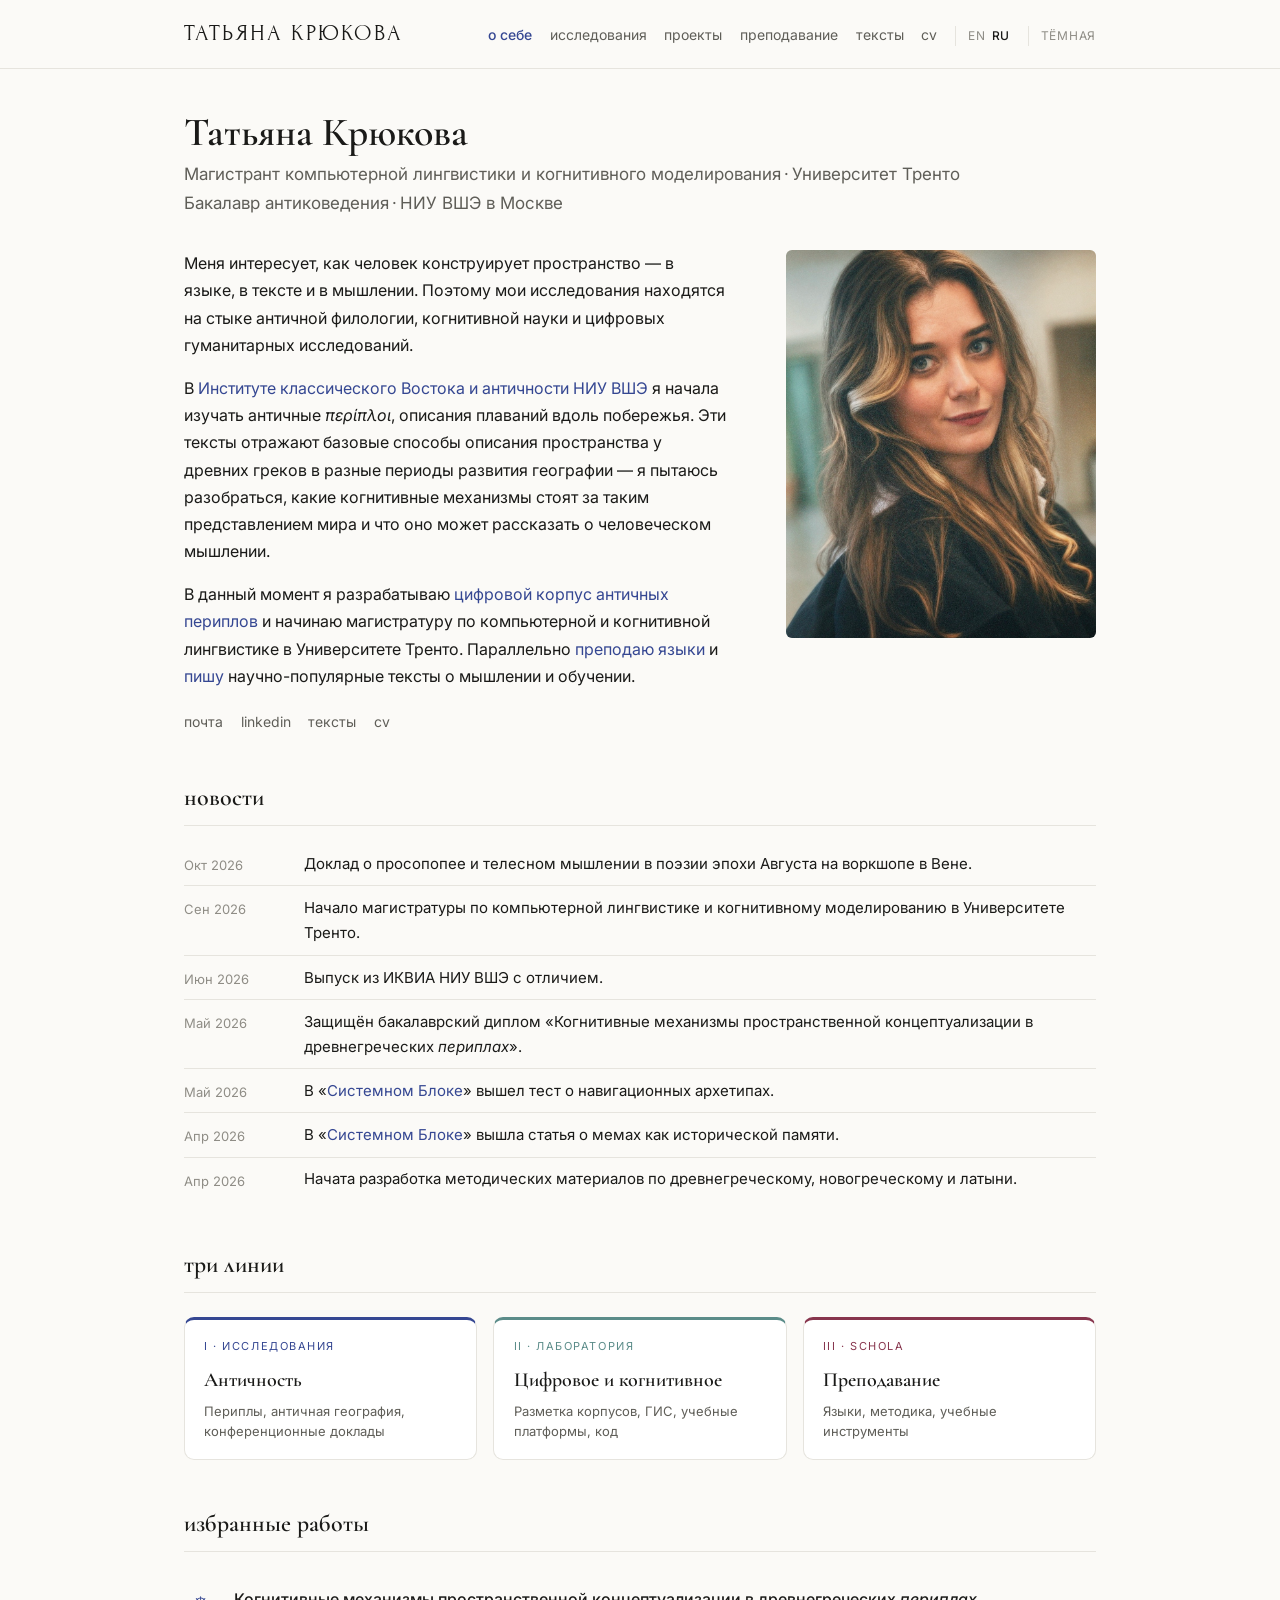
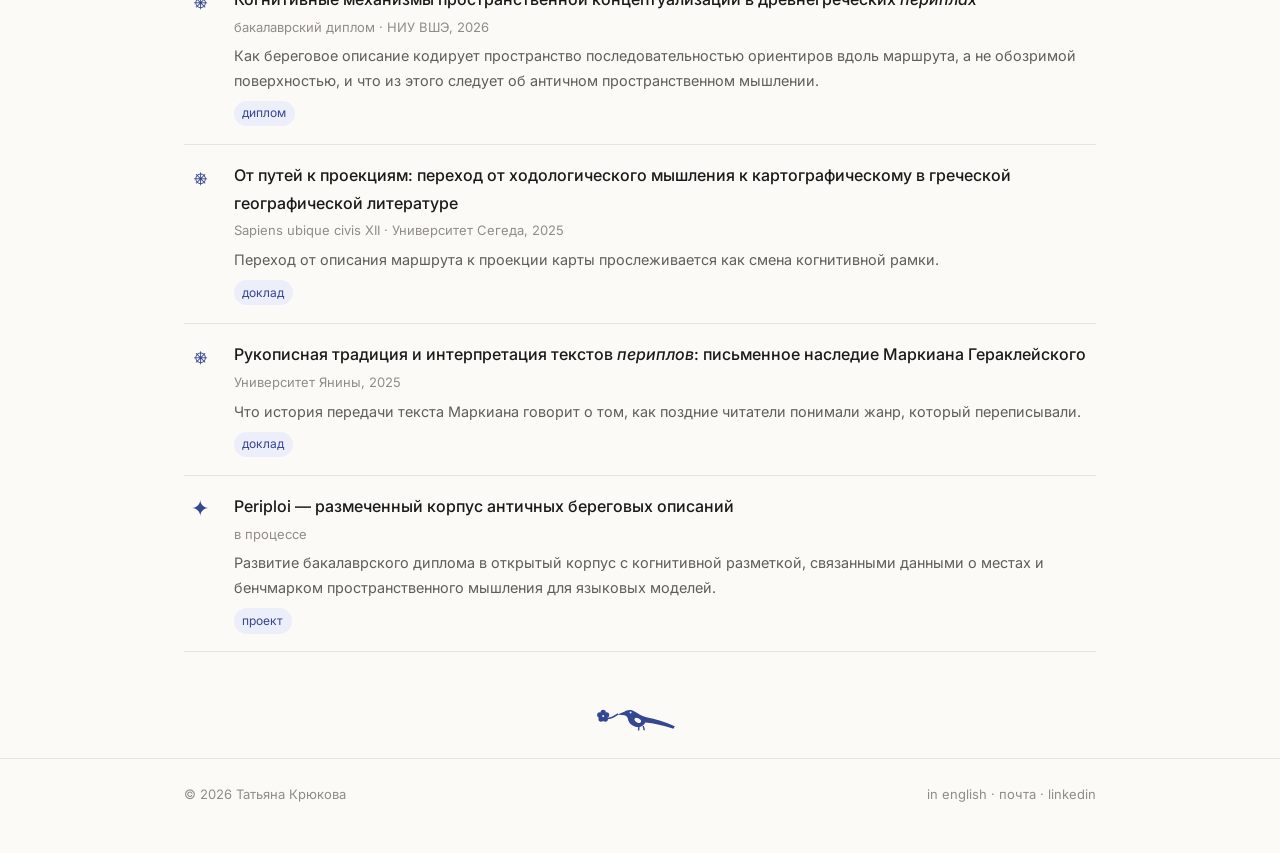
==== ru/index.html @ 19f5e006 "Update index.html" ====
<!DOCTYPE html>
<html lang="ru">
<head>
<meta charset="utf-8">
<meta name="viewport" content="width=device-width, initial-scale=1">
<title>Татьяна Крюкова – познание, берега и код</title>
<meta name="description" content="Антиковед и компьютерный лингвист. Периплы, пространственное мышление в античной географической литературе, цифровые методы и преподавание языков.">
<link rel="alternate" hreflang="en" href="../index.html">
<link rel="alternate" hreflang="ru" href="index.html">
<link rel="preconnect" href="https://fonts.googleapis.com">
<link rel="preconnect" href="https://fonts.gstatic.com" crossorigin>
<link href="https://fonts.googleapis.com/css2?family=Cormorant+Garamond:wght@400;500;600&family=Forum&family=Inter:wght@400;500&display=swap" rel="stylesheet">
<link rel="stylesheet" href="../assets/css/style.css">
<script src="../assets/js/theme.js"></script>
</head>
<body class="branch-research">

<header class="site-head">
  <div class="wrap">
    <a class="brand" href="index.html">ТАТЬЯНА КРЮКОВА</a>
    <nav class="nav">
      <a class="here" href="index.html">о себе</a>
      <a href="research.html">исследования</a>
      <a href="projects.html">проекты</a>
      <a href="teaching.html">преподавание</a>
      <a href="blog.html">тексты</a>
      <a href="cv.html">cv</a>
      <span class="lang"><a href="../index.html" hreflang="en">en</a><a class="on" href="index.html">ru</a></span>
      <button class="theme" type="button" data-theme-toggle></button>
    </nav>
  </div>
</header>

<main class="wrap">

  <h1>Татьяна Крюкова</h1>
  <p class="lede">Магистрант компьютерной лингвистики и когнитивного моделирования&thinsp;·&thinsp;Университет Тренто<br>
  Бакалавр антиковедения&thinsp;·&thinsp;НИУ ВШЭ в Москве</p>

  <div class="intro">
    <div>
      <p>Меня интересует, как человек конструирует пространство — в языке, в тексте и в мышлении. Поэтому мои исследования находятся на стыке античной филологии, когнитивной науки и цифровых гуманитарных исследований.</p>
      <p>В <a href="https://iocs.hse.ru/">Институте классического Востока и античности</a> <a href="https://www.hse.ru/">НИУ ВШЭ</a> я начала изучать античные <em>περίπλοι</em>, описания плаваний вдоль побережья. Эти тексты отражают базовые способы описания пространства у древних греков в разные периоды развития географии — я пытаюсь разобраться, какие когнитивные механизмы стоят за таким представлением мира и что оно может рассказать о человеческом мышлении.</p>
      <p>В данный момент я разрабатываю <a href="projects.html">цифровой корпус античных периплов</a> и начинаю магистратуру по компьютерной и когнитивной лингвистике в Университете Тренто. Параллельно <a href="teaching.html">преподаю языки</a> и <a href="blog.html">пишу</a> научно-популярные тексты о мышлении и обучении.</p>
      <div class="links">
        <a href="mailto:ich@takovaya.ru">почта</a>
        <a href="https://www.linkedin.com/in/tatiana-kriukova-4731b1351/">linkedin</a>
        <a href="blog.html">тексты</a>
        <a href="cv.html">cv</a>
      </div>
    </div>
    <img class="portrait" src="../assets/img/portrait.jpg" alt="Портрет Татьяны Крюковой">
  </div>

  <h2>новости</h2>
  <ul class="news">
    <li><time>Окт 2026</time><span>Доклад о просопопее и телесном мышлении в поэзии эпохи Августа на воркшопе в Вене.</span></li>
    <li><time>Сен 2026</time><span>Начало магистратуры по компьютерной лингвистике и когнитивному моделированию в Университете Тренто.</span></li>
    <li><time>Июн 2026</time><span>Выпуск из ИКВИА НИУ ВШЭ с отличием.</span></li>
    <li><time>Май 2026</time><span>Защищён бакалаврский диплом «Когнитивные механизмы пространственной концептуализации в древнегреческих <em>периплах</em>».</span></li>
    <li><time>Май 2026</time><span>В «<a href="https://sysblok.ru/test/test-vy-orientiruetes-v-prostranstve-kak-odissej-ili-kak-jandeks-karty/">Системном Блоке</a>» вышел тест о навигационных архетипах.</span></li>
    <li><time>Апр 2026</time><span>В «<a href="https://sysblok.ru/history/memory-pochemu-memy-jeto-tozhe-istoricheskaja-pamjat/">Системном Блоке</a>» вышла статья о мемах как исторической памяти.</span></li>
    <li><time>Апр 2026</time><span>Начата разработка методических материалов по древнегреческому, новогреческому и латыни.</span></li>
  </ul>

  <h2>три линии</h2>
  <div class="branches">
    <a class="branch b-research" href="research.html">
      <div class="k">I · исследования</div>
      <div class="t">Античность</div>
      <div class="d">Периплы, античная география, конференционные доклады</div>
    </a>
    <a class="branch b-lab" href="projects.html">
      <div class="k">II · лаборатория</div>
      <div class="t">Цифровое и когнитивное</div>
      <div class="d">Разметка корпусов, ГИС, учебные платформы, код</div>
    </a>
    <a class="branch b-schola" href="teaching.html">
      <div class="k">III · schola</div>
      <div class="t">Преподавание</div>
      <div class="d">Языки, методика, учебные инструменты</div>
    </a>
  </div>

  <h2>избранные работы</h2>

  <div class="entry">
    <div class="thumb" aria-hidden="true">⎈</div>
    <div>
      <p class="t">Когнитивные механизмы пространственной концептуализации в древнегреческих <em>периплах</em></p>
      <p class="m">бакалаврский диплом · НИУ ВШЭ, 2026</p>
      <p class="s">Как береговое описание кодирует пространство последовательностью ориентиров вдоль маршрута, а не обозримой поверхностью, и что из этого следует об античном пространственном мышлении.</p>
      <div class="tags"><span class="tag">диплом</span></div>
    </div>
  </div>

  <div class="entry">
    <div class="thumb" aria-hidden="true">⎈</div>
    <div>
      <p class="t">От путей к проекциям: переход от ходологического мышления к картографическому в греческой географической литературе</p>
      <p class="m">Sapiens ubique civis XII · Университет Сегеда, 2025</p>
      <p class="s">Переход от описания маршрута к проекции карты прослеживается как смена когнитивной рамки.</p>
      <div class="tags"><span class="tag">доклад</span></div>
    </div>
  </div>

  <div class="entry">
    <div class="thumb" aria-hidden="true">⎈</div>
    <div>
      <p class="t">Рукописная традиция и интерпретация текстов <em>периплов</em>: письменное наследие Маркиана Гераклейского</p>
      <p class="m">Университет Янины, 2025</p>
      <p class="s">Что история передачи текста Маркиана говорит о том, как поздние читатели понимали жанр, который переписывали.</p>
      <div class="tags"><span class="tag">доклад</span></div>
    </div>
  </div>

  <div class="entry">
    <div class="thumb" aria-hidden="true">✦</div>
    <div>
      <p class="t">Periploi — размеченный корпус античных береговых описаний</p>
      <p class="m">в процессе</p>
      <p class="s">Развитие бакалаврского диплома в открытый корпус с когнитивной разметкой, связанными данными о местах и бенчмарком пространственного мышления для языковых моделей.</p>
      <div class="tags"><span class="tag">проект</span></div>
    </div>
  </div>

  <div class="rule" aria-hidden="true"></div>

</main>

<footer class="site-foot">
  <div class="wrap">
    <span>© 2026 Татьяна Крюкова</span>
    <span><a href="../index.html">in english</a> · <a href="mailto:ich@takovaya.ru">почта</a> · <a href="https://www.linkedin.com/in/tatiana-kriukova-4731b1351/">linkedin</a></span>
  </div>
</footer>

</body>
</html>
---- assets/css/style.css ----
:root {
  --c-academia: #354792;
  --c-digital:  #5b8c89;
  --c-teaching: #87354d;
  --c-soft:     #8285b8;

  --paper: #fbfaf7;
  --card:  #ffffff;
  --ink:   #1a1a18;
  --ink-2: #5f5e58;
  --ink-3: #8f8d86;
  --rule:  #e6e4de;
  --tint:  #f1efe9;

  --accent:    var(--c-academia);
  --accent-bg: #eceefa;

  --measure: 60rem;
  --measure-text: 44rem;
  --font-display: "Cormorant Garamond", Georgia, serif;
  --font-brand: "Forum", "Cormorant Garamond", Georgia, serif;
  --font-body: "Inter", -apple-system, BlinkMacSystemFont, "Segoe UI", sans-serif;
}

body.branch-research { --accent: var(--c-academia); --accent-bg: #eceefa; }
body.branch-lab      { --accent: var(--c-digital);  --accent-bg: #e9f2f1; }
body.branch-schola   { --accent: var(--c-teaching); --accent-bg: #f7eaee; }
body.branch-writing  { --accent: var(--c-soft);     --accent-bg: #eeeef7; }

:root[data-theme="dark"] {
  --paper: #16161a;
  --card:  #1e1e23;
  --ink:   #eceae4;
  --ink-2: #a9a7a0;
  --ink-3: #7c7a74;
  --rule:  #2f2f36;
  --tint:  #24242b;

  --c-academia: #8f9ce0;
  --c-digital:  #7fc0bb;
  --c-teaching: #d98ba3;
  --c-soft:     #a8abd8;
  --accent-bg:  #24242e;
}
:root[data-theme="dark"] body.branch-research { --accent-bg: #202436; }
:root[data-theme="dark"] body.branch-lab      { --accent-bg: #1c2a29; }
:root[data-theme="dark"] body.branch-schola   { --accent-bg: #2e1f26; }
:root[data-theme="dark"] body.branch-writing  { --accent-bg: #232430; }

*, *::before, *::after { box-sizing: border-box; }

body {
  margin: 0;
  background: var(--paper);
  color: var(--ink);
  font-family: var(--font-body);
  font-size: 16px;
  line-height: 1.7;
  -webkit-font-smoothing: antialiased;
}

.wrap { max-width: var(--measure); margin: 0 auto; padding: 0 1.5rem; }

a { color: var(--accent); text-decoration: none; border-bottom: 1px solid transparent; }
a:hover { border-bottom-color: var(--accent); }

.site-head {
  border-bottom: 1px solid var(--rule);
  padding: 1.25rem 0;
  margin-bottom: 2.5rem;
}
.site-head .wrap {
  display: flex; flex-wrap: wrap; gap: 0.75rem 1.5rem;
  align-items: baseline; justify-content: space-between;
}
.brand {
  font-family: var(--font-brand);
  font-size: 1.45rem; font-weight: 400;
  letter-spacing: 0.09em; line-height: 1.2;
  color: var(--ink); border: 0;
}
.brand:hover { border: 0; color: var(--accent); }

.nav { display: flex; flex-wrap: wrap; align-items: baseline; gap: 1.1rem; font-size: 0.875rem; }
.nav a { color: var(--ink-2); border: 0; }
.nav a:hover { color: var(--accent); }
.nav a.here { color: var(--accent); font-weight: 500; }

.lang { display: inline-flex; gap: 0.4rem; align-items: baseline; padding-left: 0.75rem; border-left: 1px solid var(--rule); font-size: 0.75rem; letter-spacing: 0.06em; }
.lang a { color: var(--ink-3); border: 0; text-transform: uppercase; }
.lang a:hover { color: var(--accent); }
.lang a.on { color: var(--ink); font-weight: 500; }

.theme {
  font: inherit; font-size: 0.75rem; letter-spacing: 0.06em; text-transform: uppercase;
  color: var(--ink-3); background: none; border: 0; padding: 0 0 0 0.75rem;
  border-left: 1px solid var(--rule); cursor: pointer; line-height: inherit;
}
.theme:hover { color: var(--accent); }
.theme:focus-visible { outline: 2px solid var(--accent); outline-offset: 3px; border-radius: 2px; }

h1 {
  font-family: var(--font-display);
  font-size: 2.5rem; font-weight: 600; line-height: 1.15;
  margin: 0 0 0.35rem;
}
h2 {
  font-family: var(--font-display);
  font-size: 1.5rem; font-weight: 600;
  margin: 2.75rem 0 1rem;
  padding-bottom: 0.4rem;
  border-bottom: 1px solid var(--rule);
}
h3 { font-size: 1.0625rem; font-weight: 500; margin: 1.75rem 0 0.4rem; }
.lede { color: var(--ink-2); font-size: 1.0625rem; margin: 0 0 2rem; }
.small { font-size: 0.8125rem; color: var(--ink-3); }
p { margin: 0 0 1rem; }

main > p, main > blockquote, main > ul:not(.news) { max-width: var(--measure-text); }
main > p.lede { max-width: none; }
.intro > div > p { max-width: 34rem; }

.intro { display: grid; grid-template-columns: minmax(0,1fr) 310px; gap: 2.5rem; align-items: start; }
.portrait {
  width: 310px; aspect-ratio: 4/5; object-fit: cover;
  border-radius: 6px; background: var(--tint); display: block;
}
.links { display: flex; flex-wrap: wrap; gap: 0.5rem 1.1rem; font-size: 0.875rem; margin-top: 1.25rem; }
.links a { color: var(--ink-2); border: 0; }
.links a:hover { color: var(--accent); }

.news { list-style: none; padding: 0; margin: 0; font-size: 0.9375rem; }
.news li { display: grid; grid-template-columns: 6.5rem minmax(0,1fr); gap: 1rem; padding: 0.55rem 0; border-bottom: 1px solid var(--rule); }
.news li:last-child { border-bottom: 0; }
.news time { color: var(--ink-3); font-size: 0.8125rem; padding-top: 0.2rem; }

.branches { display: grid; grid-template-columns: repeat(auto-fit, minmax(180px,1fr)); gap: 1rem; margin: 1.5rem 0 0; }
.branch {
  display: block; padding: 1.1rem 1.2rem; border-radius: 10px;
  border: 1px solid var(--rule); border-top: 3px solid var(--bc);
  background: var(--card); color: var(--ink);
}
.branch:hover { border-color: var(--bc); border-top-color: var(--bc); }
.branch .k { font-size: 0.6875rem; letter-spacing: 0.14em; text-transform: uppercase; color: var(--bc); }
.branch .t { font-family: var(--font-display); font-size: 1.25rem; font-weight: 600; margin: 0.4rem 0 0.3rem; }
.branch .d { font-size: 0.8125rem; color: var(--ink-2); line-height: 1.55; }
.b-research { --bc: var(--c-academia); }
.b-lab      { --bc: var(--c-digital); }
.b-schola   { --bc: var(--c-teaching); }

.entry { display: grid; grid-template-columns: 2rem minmax(0,1fr); gap: 1.1rem; padding: 1.1rem 0; border-bottom: 1px solid var(--rule); }
.entry:last-child { border-bottom: 0; }
.thumb {
  width: 2rem; height: 2rem;
  display: flex; align-items: center; justify-content: center;
  font-family: var(--font-display); font-size: 1.4rem; line-height: 1;
  color: var(--accent); user-select: none;
}
.entry .t { font-weight: 500; margin: 0 0 0.15rem; }
.entry .m { font-size: 0.8125rem; color: var(--ink-3); margin: 0 0 0.4rem; }
.entry .s { font-size: 0.9rem; color: var(--ink-2); margin: 0; }
.tags { display: flex; flex-wrap: wrap; gap: 0.4rem; margin-top: 0.5rem; }
.tags.loose { margin-top: 1.25rem; }
.tag {
  font-size: 0.75rem; padding: 0.15rem 0.55rem; border-radius: 999px;
  background: var(--accent-bg); color: var(--accent); border: 0;
}
a.tag:hover { border: 0; opacity: 0.75; }

.note {
  background: var(--accent-bg); border-radius: 10px;
  padding: 1.1rem 1.25rem; margin: 1.5rem 0; font-size: 0.9375rem;
}
.note strong { font-weight: 500; }

blockquote {
  margin: 1.5rem 0; padding: 0.25rem 0 0.25rem 1.1rem;
  border-left: 2px solid var(--c-soft);
  color: var(--ink-2); font-family: var(--font-display); font-size: 1.15rem;
}

.rule { height: 30px; margin: 3.25rem auto 0; }
@supports ((-webkit-mask-image: url("../img/ornament.svg")) or (mask-image: url("../img/ornament.svg"))) {
  .rule {
    width: 96px;
    background-color: var(--accent);
    -webkit-mask: url("../img/ornament.svg") no-repeat center / contain;
    mask: url("../img/ornament.svg") no-repeat center / contain;
  }
}

.site-foot {
  margin-top: 1.5rem; padding: 1.5rem 0 3rem;
  border-top: 1px solid var(--rule);
  font-size: 0.8125rem; color: var(--ink-3);
}
.site-foot .wrap {
  display: flex; flex-wrap: wrap; gap: 0.5rem 1.25rem; justify-content: space-between;
}
.site-foot a { color: var(--ink-3); }

@media (max-width: 640px) {
  h1 { font-size: 2rem; }
  .intro { grid-template-columns: 1fr; }
  .portrait { width: 100%; max-width: 280px; }
  .news li { grid-template-columns: 1fr; gap: 0.15rem; padding: 0.7rem 0; }
  .entry { grid-template-columns: 1.6rem minmax(0,1fr); gap: 0.85rem; }
  .thumb { width: 1.6rem; height: 1.6rem; font-size: 1.2rem; }
}
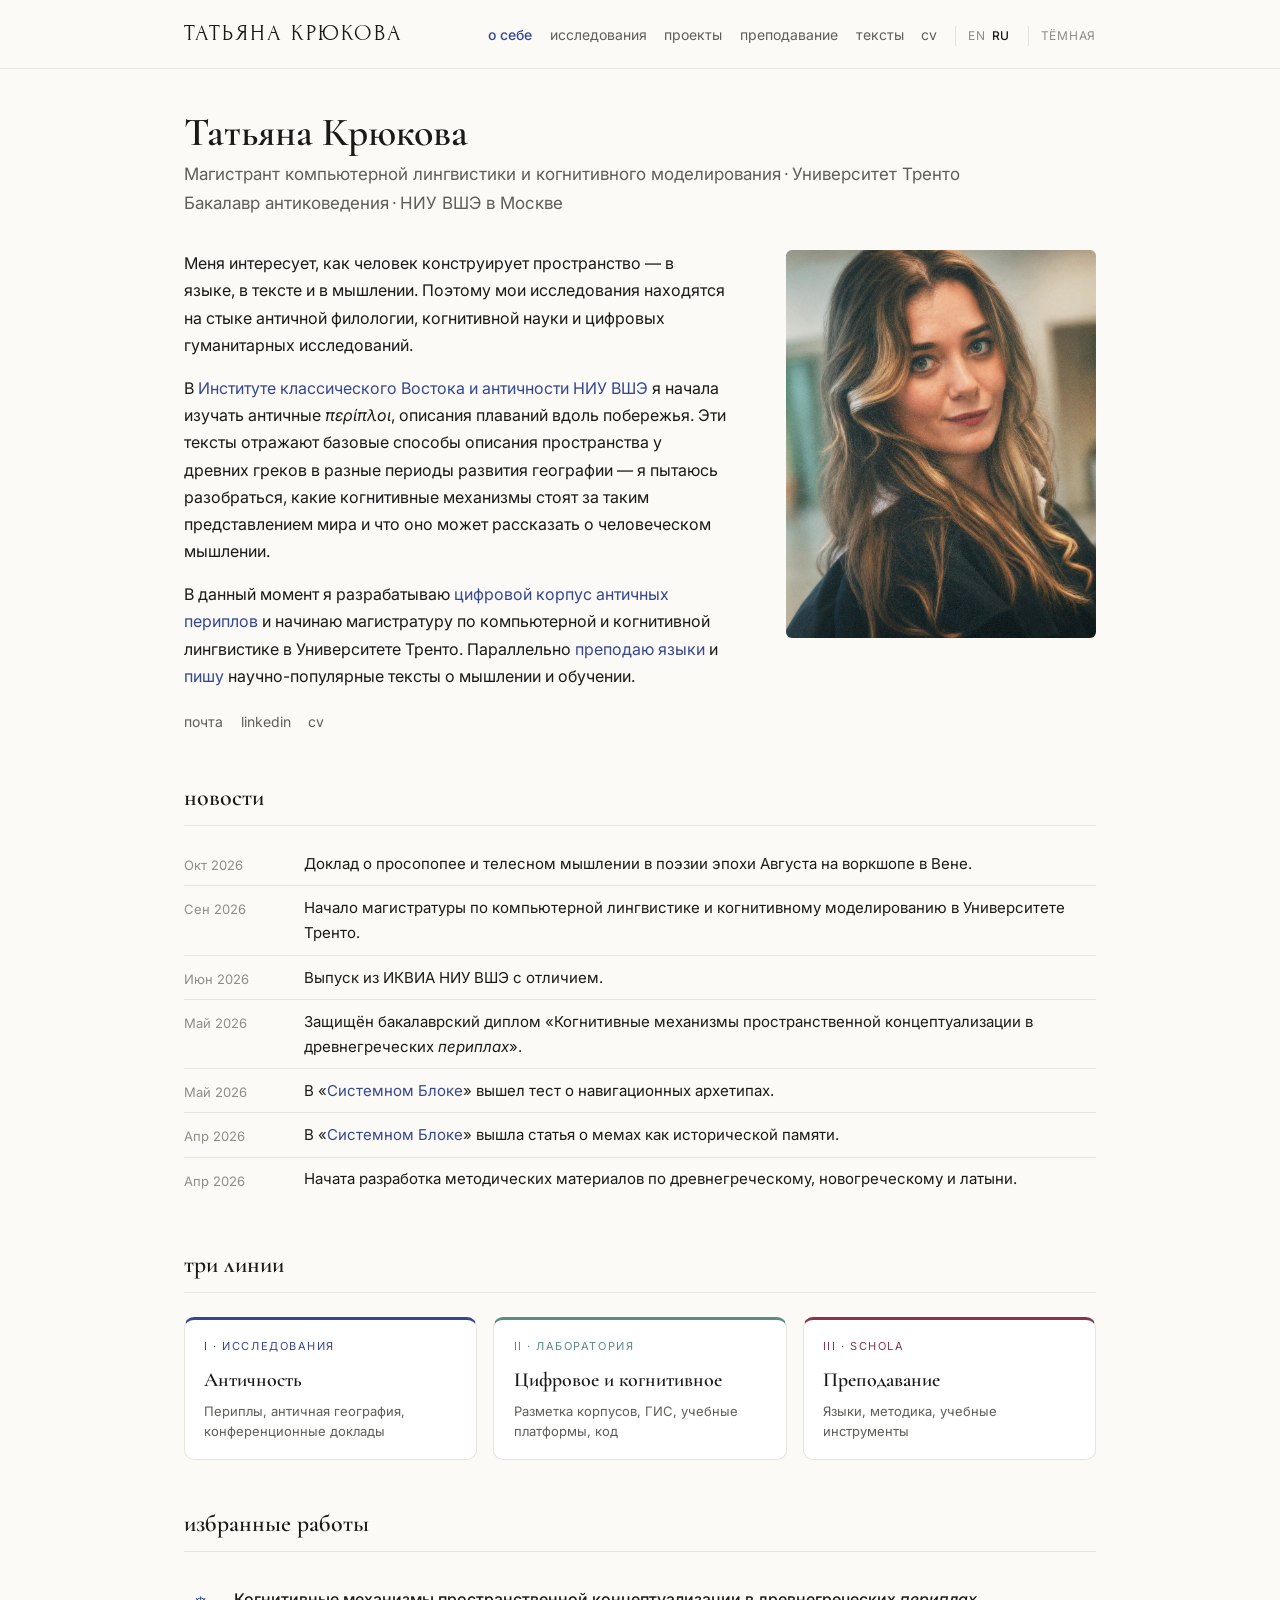
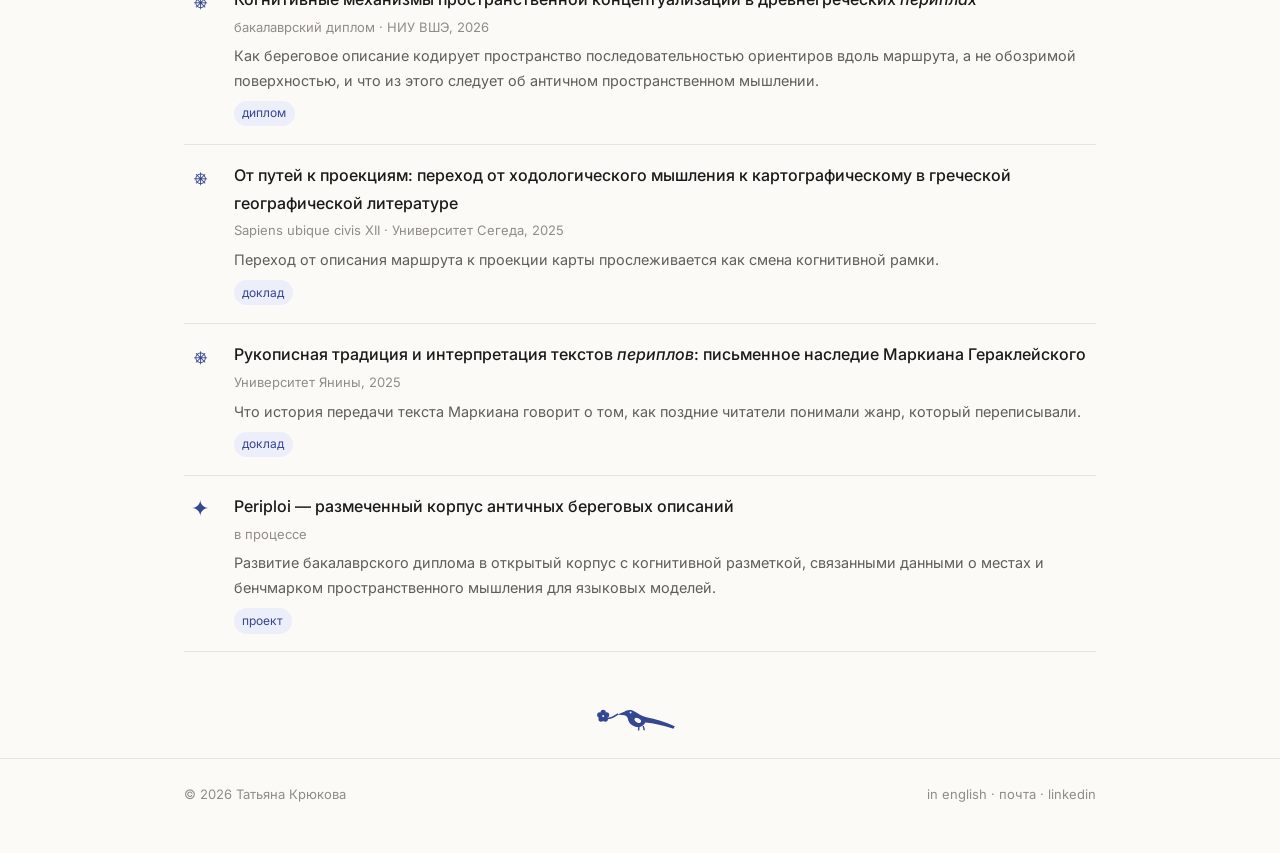
==== commit 78a77ee7: "Update index.html" ====
--- a/ru/index.html
+++ b/ru/index.html
@@ -45,7 +45,6 @@
       <div class="links">
         <a href="mailto:ich@takovaya.ru">почта</a>
         <a href="https://www.linkedin.com/in/tatiana-kriukova-4731b1351/">linkedin</a>
-        <a href="blog.html">тексты</a>
         <a href="cv.html">cv</a>
       </div>
     </div>
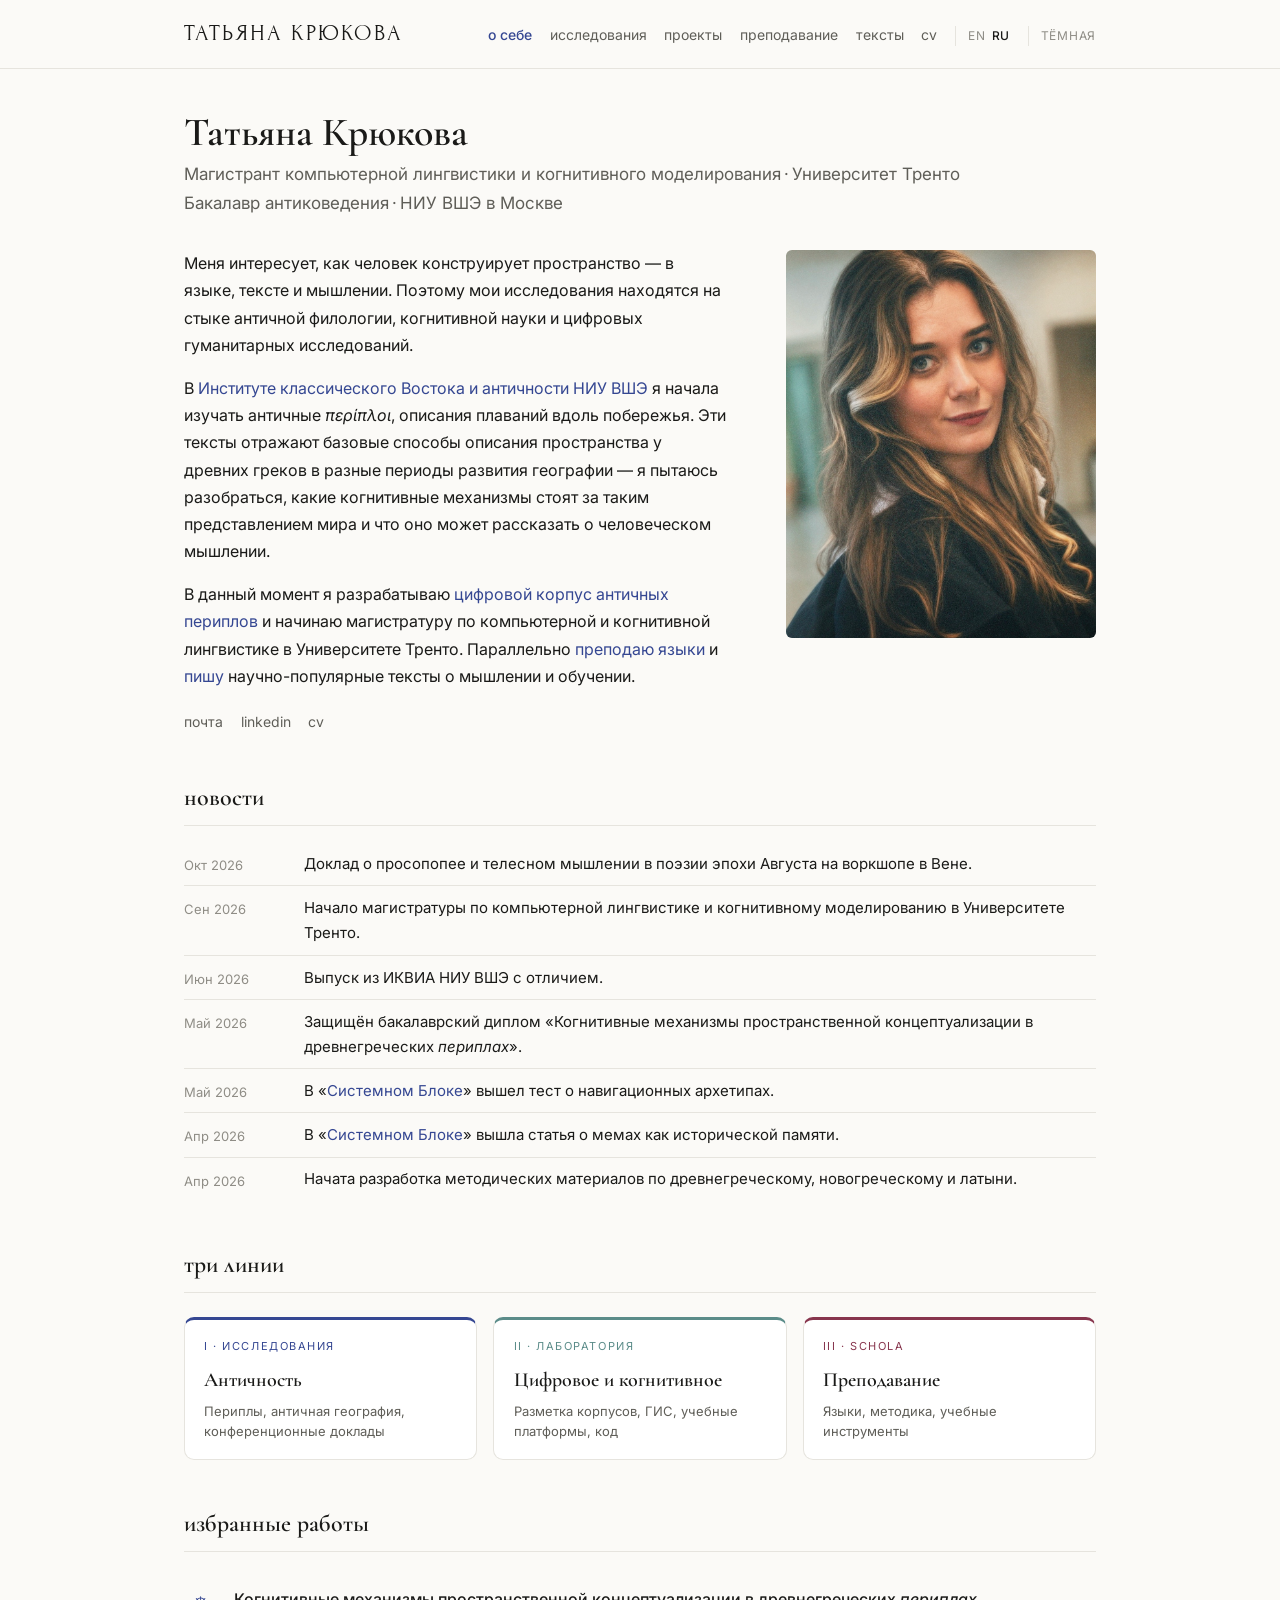
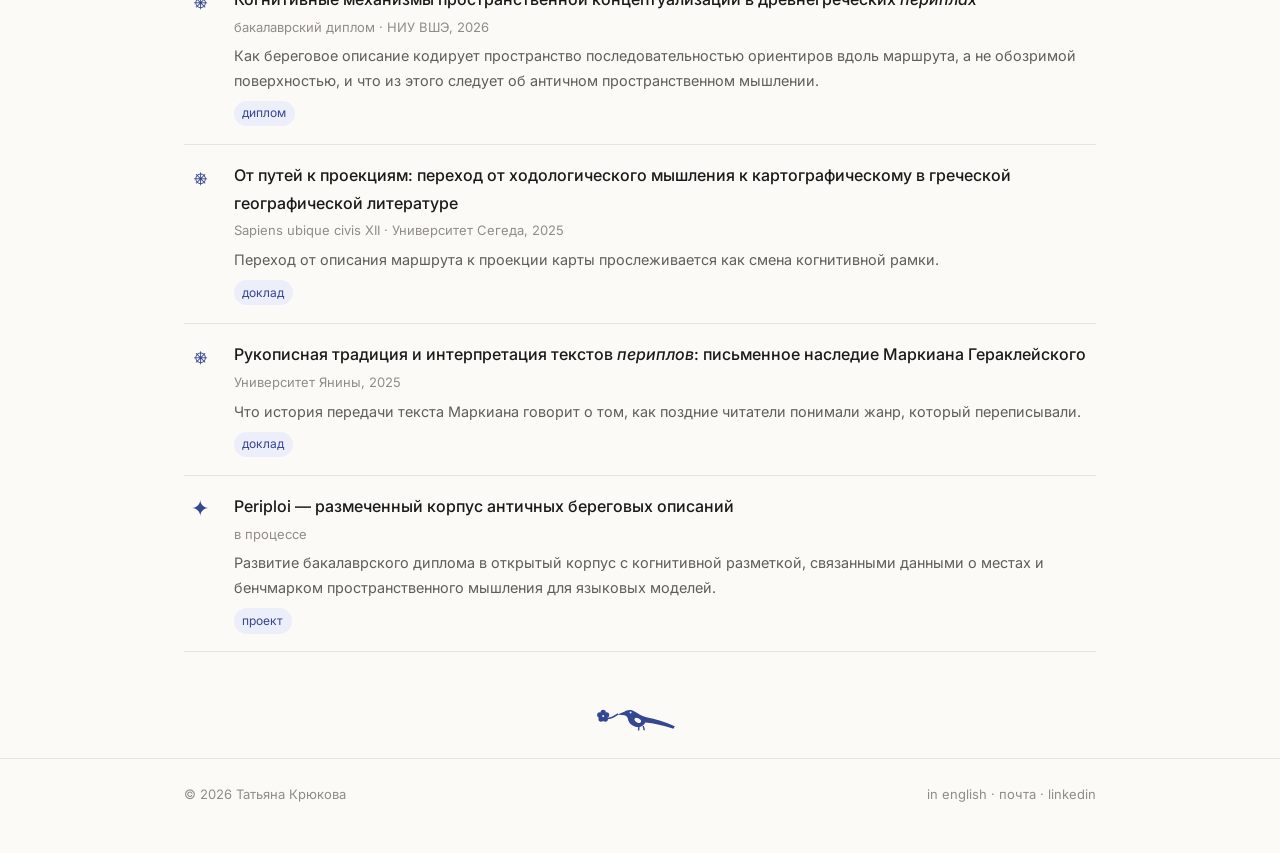
==== commit 3b9e19b5: "Update index.html" ====
--- a/ru/index.html
+++ b/ru/index.html
@@ -5,6 +5,7 @@
 <meta name="viewport" content="width=device-width, initial-scale=1">
 <title>Татьяна Крюкова – познание, берега и код</title>
 <meta name="description" content="Антиковед и компьютерный лингвист. Периплы, пространственное мышление в античной географической литературе, цифровые методы и преподавание языков.">
+<link rel="canonical" href="https://takovaya.github.io/ru/">
 <link rel="alternate" hreflang="en" href="../index.html">
 <link rel="alternate" hreflang="ru" href="index.html">
 <link rel="preconnect" href="https://fonts.googleapis.com">
@@ -39,7 +40,7 @@
 
   <div class="intro">
     <div>
-      <p>Меня интересует, как человек конструирует пространство — в языке, в тексте и в мышлении. Поэтому мои исследования находятся на стыке античной филологии, когнитивной науки и цифровых гуманитарных исследований.</p>
+      <p>Меня интересует, как человек конструирует пространство — в языке, тексте и мышлении. Поэтому мои исследования находятся на стыке античной филологии, когнитивной науки и цифровых гуманитарных исследований.</p>
       <p>В <a href="https://iocs.hse.ru/">Институте классического Востока и античности</a> <a href="https://www.hse.ru/">НИУ ВШЭ</a> я начала изучать античные <em>περίπλοι</em>, описания плаваний вдоль побережья. Эти тексты отражают базовые способы описания пространства у древних греков в разные периоды развития географии — я пытаюсь разобраться, какие когнитивные механизмы стоят за таким представлением мира и что оно может рассказать о человеческом мышлении.</p>
       <p>В данный момент я разрабатываю <a href="projects.html">цифровой корпус античных периплов</a> и начинаю магистратуру по компьютерной и когнитивной лингвистике в Университете Тренто. Параллельно <a href="teaching.html">преподаю языки</a> и <a href="blog.html">пишу</a> научно-популярные тексты о мышлении и обучении.</p>
       <div class="links">
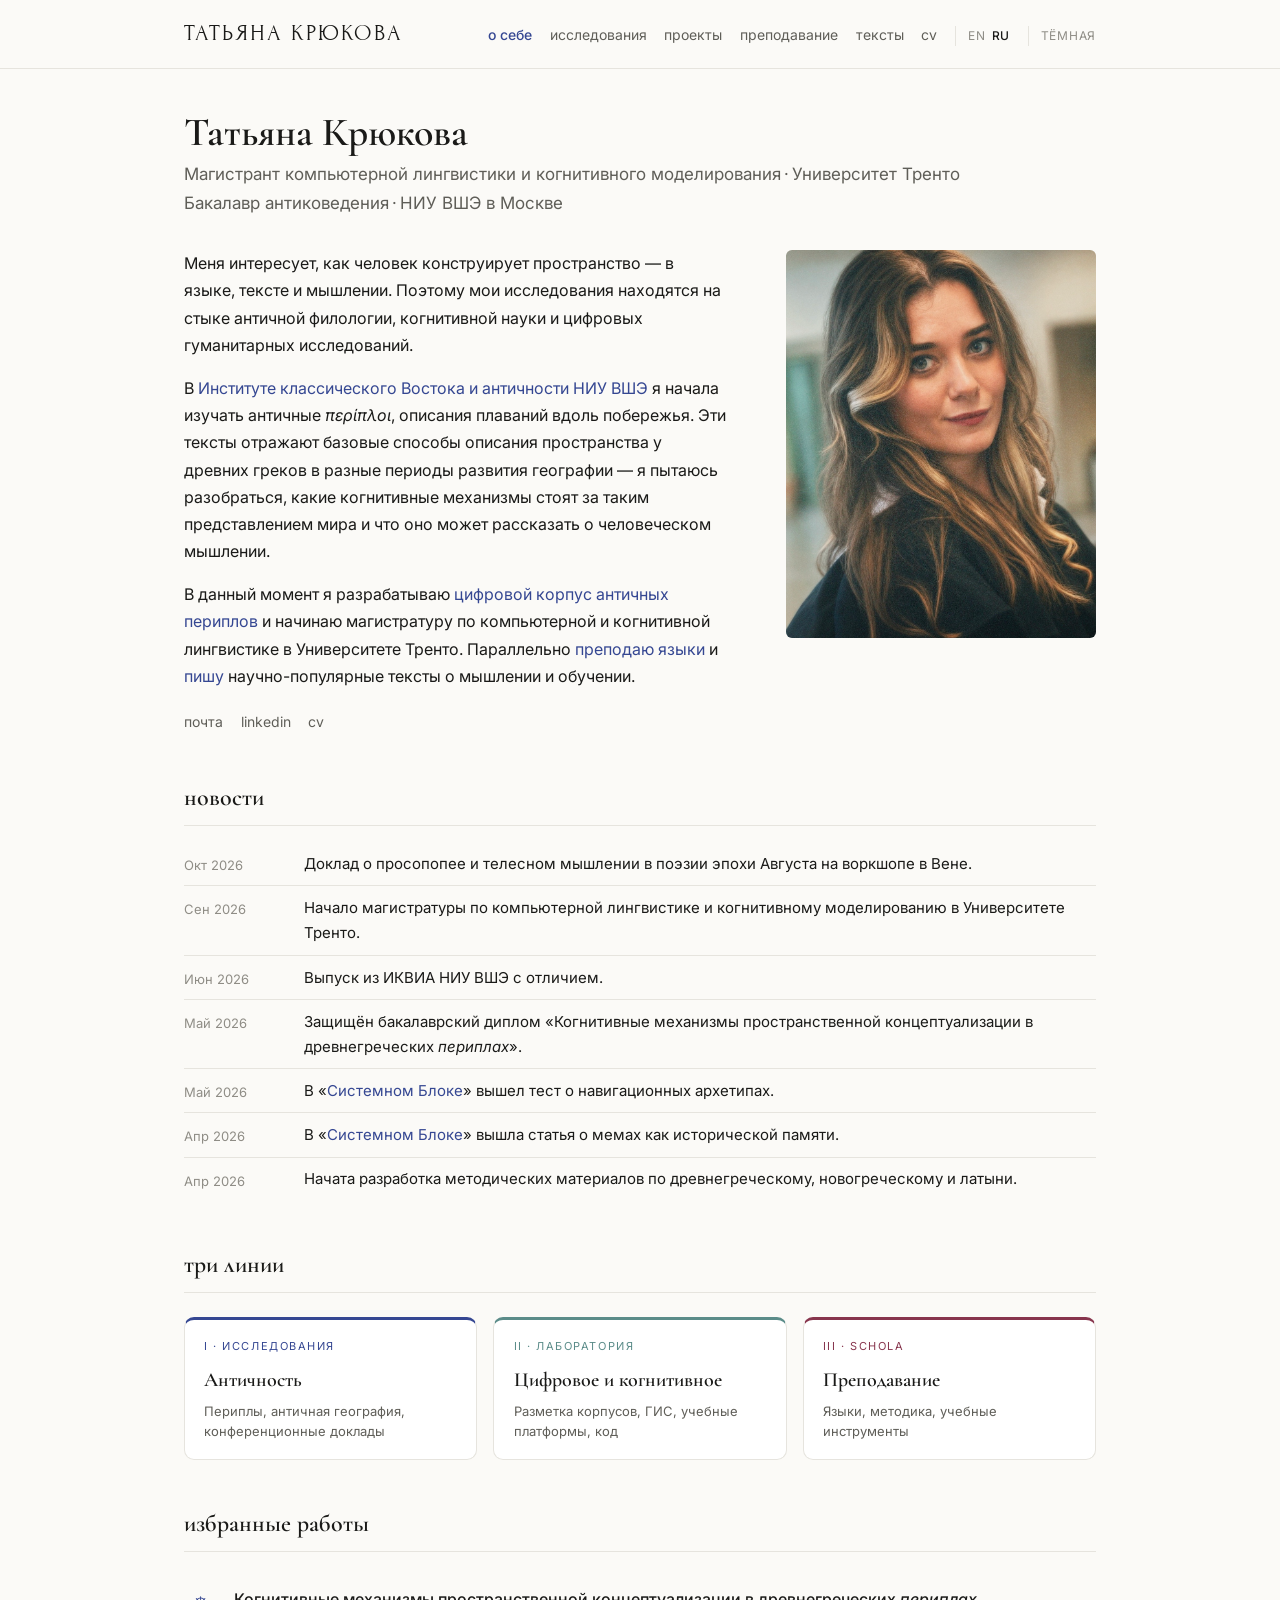
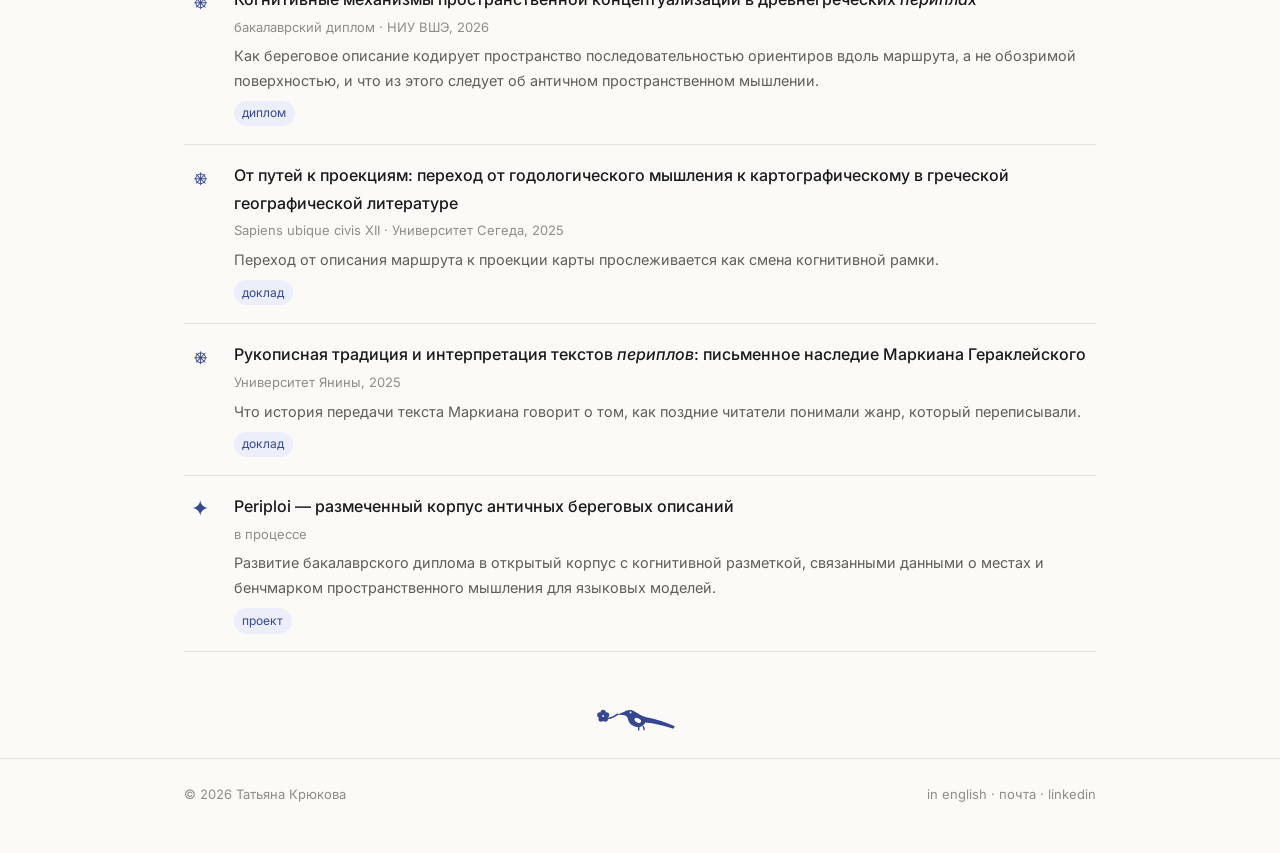
==== commit 9c2003bb: "Update index.html" ====
--- a/ru/index.html
+++ b/ru/index.html
@@ -97,7 +97,7 @@
   <div class="entry">
     <div class="thumb" aria-hidden="true">⎈</div>
     <div>
-      <p class="t">От путей к проекциям: переход от ходологического мышления к картографическому в греческой географической литературе</p>
+      <p class="t">От путей к проекциям: переход от годологического мышления к картографическому в греческой географической литературе</p>
       <p class="m">Sapiens ubique civis XII · Университет Сегеда, 2025</p>
       <p class="s">Переход от описания маршрута к проекции карты прослеживается как смена когнитивной рамки.</p>
       <div class="tags"><span class="tag">доклад</span></div>
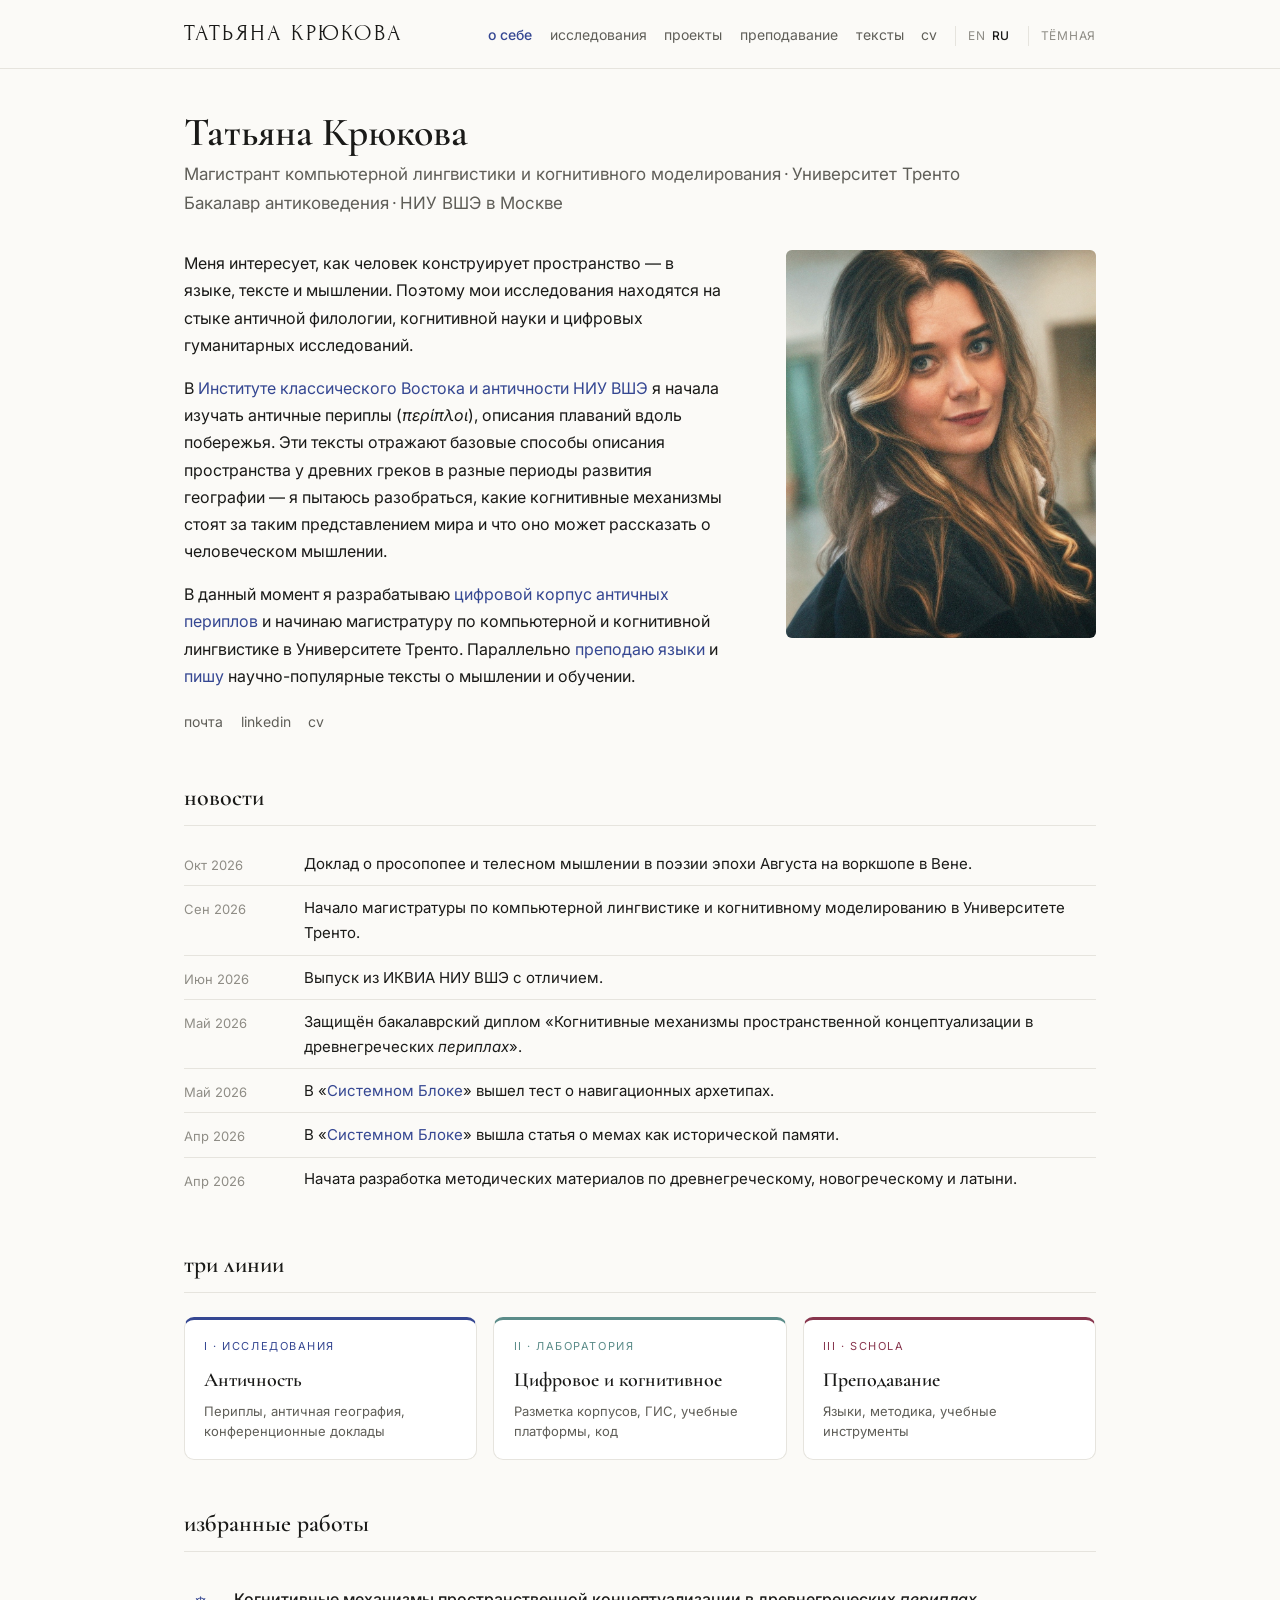
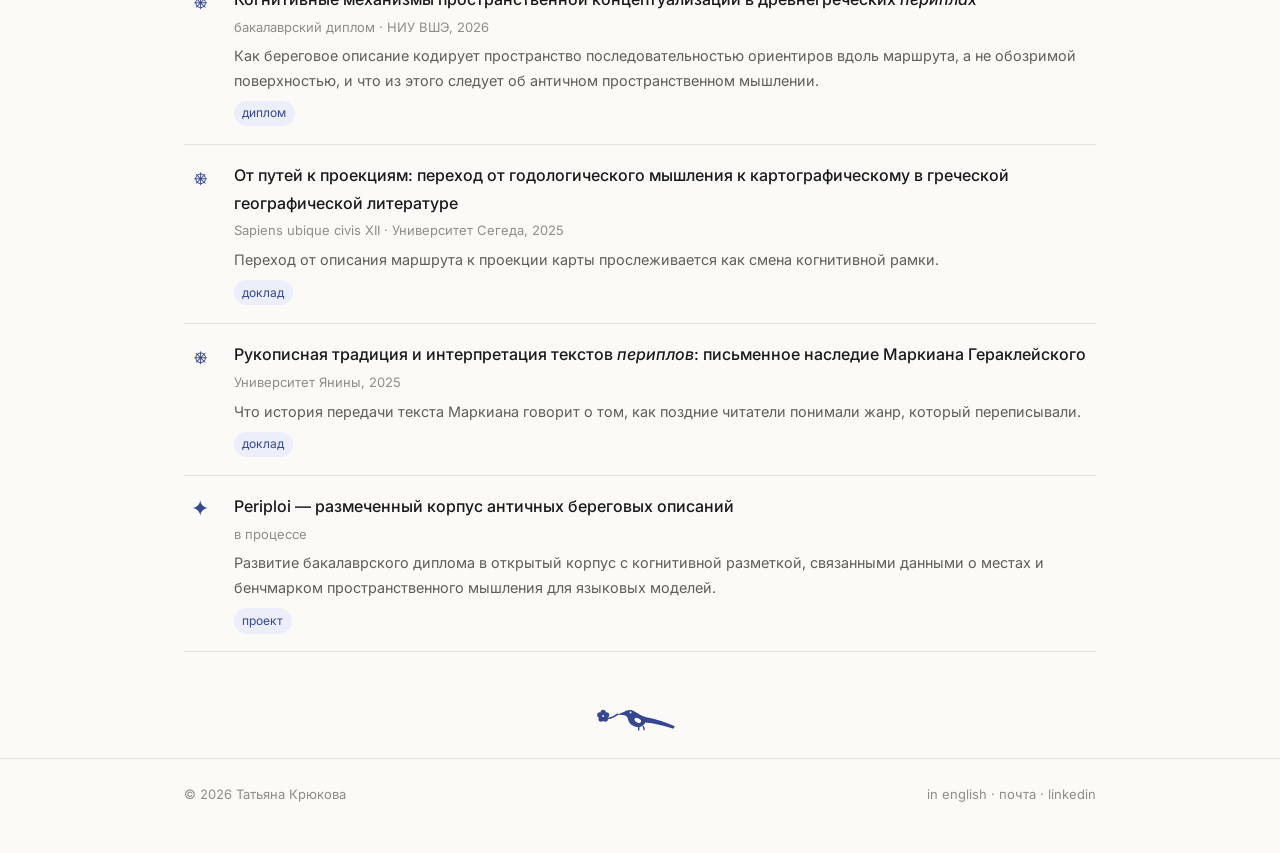
==== commit d0c14ba7: "Update index.html" ====
--- a/ru/index.html
+++ b/ru/index.html
@@ -41,7 +41,7 @@
   <div class="intro">
     <div>
       <p>Меня интересует, как человек конструирует пространство — в языке, тексте и мышлении. Поэтому мои исследования находятся на стыке античной филологии, когнитивной науки и цифровых гуманитарных исследований.</p>
-      <p>В <a href="https://iocs.hse.ru/">Институте классического Востока и античности</a> <a href="https://www.hse.ru/">НИУ ВШЭ</a> я начала изучать античные <em>περίπλοι</em>, описания плаваний вдоль побережья. Эти тексты отражают базовые способы описания пространства у древних греков в разные периоды развития географии — я пытаюсь разобраться, какие когнитивные механизмы стоят за таким представлением мира и что оно может рассказать о человеческом мышлении.</p>
+      <p>В <a href="https://iocs.hse.ru/">Институте классического Востока и античности</a> <a href="https://www.hse.ru/">НИУ ВШЭ</a> я начала изучать античные периплы (<em>περίπλοι</em>), описания плаваний вдоль побережья. Эти тексты отражают базовые способы описания пространства у древних греков в разные периоды развития географии — я пытаюсь разобраться, какие когнитивные механизмы стоят за таким представлением мира и что оно может рассказать о человеческом мышлении.</p>
       <p>В данный момент я разрабатываю <a href="projects.html">цифровой корпус античных периплов</a> и начинаю магистратуру по компьютерной и когнитивной лингвистике в Университете Тренто. Параллельно <a href="teaching.html">преподаю языки</a> и <a href="blog.html">пишу</a> научно-популярные тексты о мышлении и обучении.</p>
       <div class="links">
         <a href="mailto:ich@takovaya.ru">почта</a>
